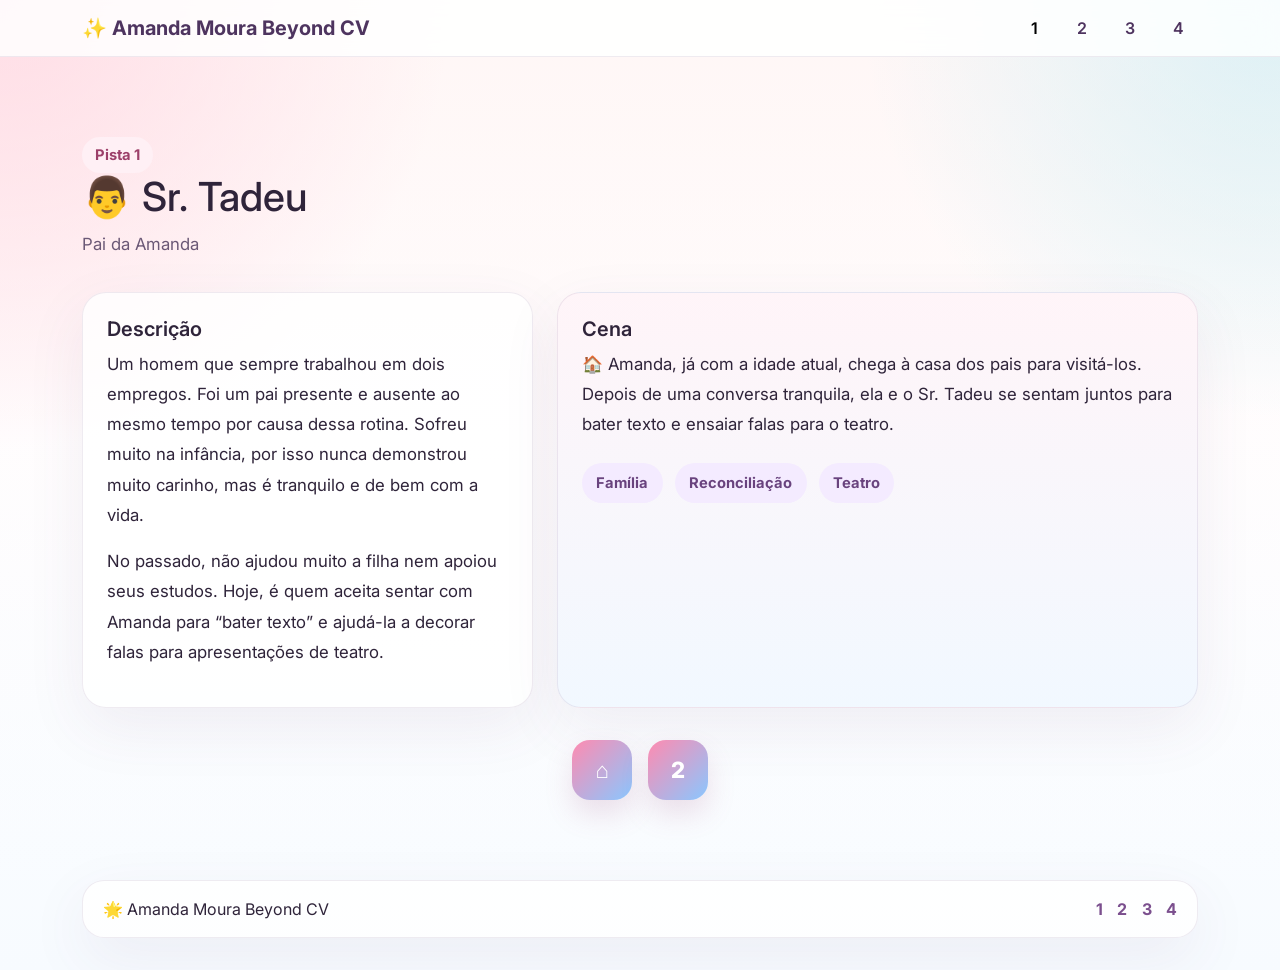
==== personagem-1.html @ 29020fdd "Add files via upload" ====
<!DOCTYPE html>
<html lang="pt-BR">
<head>
  <meta charset="UTF-8">
  <meta name="viewport" content="width=device-width, initial-scale=1.0">
  <title>Amanda Moura Beyond CV | 1</title>
  <link rel="preconnect" href="https://fonts.googleapis.com">
  <link rel="preconnect" href="https://fonts.gstatic.com" crossorigin>
  <link href="https://fonts.googleapis.com/css2?family=Inter:wght@400;500;600;700;800&display=swap" rel="stylesheet">
  <link
    href="https://cdn.jsdelivr.net/npm/bootstrap@5.3.8/dist/css/bootstrap.min.css"
    rel="stylesheet"
    integrity="sha384-sRIl4kxILFvY47J16cr9ZwB07vP4J8+LH7qKQnuqkuIAvNWLzeN8tE5YBujZqJLB"
    crossorigin="anonymous"
  >
  <link rel="stylesheet" href="style.css">
</head>
<body>
  <nav class="navbar navbar-expand-lg sticky-top app-navbar">
    <div class="container">
      <a class="navbar-brand fw-bold" href="index.html">✨ Amanda Moura Beyond CV</a>
      <button class="navbar-toggler" type="button" data-bs-toggle="collapse" data-bs-target="#mainNav" aria-controls="mainNav" aria-expanded="false" aria-label="Abrir navegação">
        <span class="navbar-toggler-icon"></span>
      </button>
      <div class="collapse navbar-collapse" id="mainNav">
        <ul class="navbar-nav ms-auto align-items-lg-center gap-lg-2">
          <li class="nav-item"><a class="nav-link active" href="personagem-1.html" aria-current="page">1</a></li>
          <li class="nav-item"><a class="nav-link" href="personagem-2.html">2</a></li>
          <li class="nav-item"><a class="nav-link" href="personagem-3.html">3</a></li>
          <li class="nav-item"><a class="nav-link" href="personagem-4.html">4</a></li>
        </ul>
      </div>
    </div>
  </nav>

  <main>
    <section class="character-section page-tone-1">
      <div class="container">
        <div class="section-heading">
          <span class="section-kicker">Pista 1</span>
          <h1>👨 Sr. Tadeu</h1>
          <p>Pai da Amanda</p>
        </div>
        <div class="row g-4">
          <div class="col-12 col-lg-5">
            <article class="content-card h-100">
              <h2 class="h5 fw-semibold">Descrição</h2>
              <p>
                Um homem que sempre trabalhou em dois empregos. Foi um pai presente e ausente ao mesmo
                tempo por causa dessa rotina. Sofreu muito na infância, por isso nunca demonstrou muito
                carinho, mas é tranquilo e de bem com a vida.
              </p>
              <p>
                No passado, não ajudou muito a filha nem apoiou seus estudos. Hoje, é quem aceita sentar
                com Amanda para “bater texto” e ajudá-la a decorar falas para apresentações de teatro.
              </p>
            </article>
          </div>
          <div class="col-12 col-lg-7">
            <article class="content-card scene-card h-100">
              <h2 class="h5 fw-semibold">Cena</h2>
              <p class="scene-text">
                🏠 Amanda, já com a idade atual, chega à casa dos pais para visitá-los. Depois de uma
                conversa tranquila, ela e o Sr. Tadeu se sentam juntos para bater texto e ensaiar falas
                para o teatro.
              </p>
              <div class="tag-row">
                <span class="app-tag">Família</span>
                <span class="app-tag">Reconciliação</span>
                <span class="app-tag">Teatro</span>
              </div>
            </article>
          </div>
        </div>
        <div class="page-nav">
          <a class="page-nav-button" href="index.html">⌂</a>
          <a class="page-nav-button" href="personagem-2.html">2</a>
        </div>
      </div>
    </section>
  </main>

  <footer class="app-footer">
    <div class="container">
      <div class="footer-shell">
        <p class="mb-2 mb-md-0">🌟 Amanda Moura Beyond CV</p>
        <div class="footer-nav">
          <a href="personagem-1.html">1</a>
          <a href="personagem-2.html">2</a>
          <a href="personagem-3.html">3</a>
          <a href="personagem-4.html">4</a>
        </div>
      </div>
    </div>
  </footer>

  <script
    src="https://cdn.jsdelivr.net/npm/bootstrap@5.3.8/dist/js/bootstrap.bundle.min.js"
    integrity="sha384-FKyoEForCGlyvwx9Hj09JcYn3nv7wiPVlz7YYwJrWVcXK/BmnVDxM+D2scQbITxI"
    crossorigin="anonymous"
  ></script>
  <script src="script.js"></script>
</body>
</html>
---- style.css ----
html {
  scroll-behavior: smooth;
}

body {
  margin: 0;
  font-family: "Inter", sans-serif;
  background:
    radial-gradient(circle at top left, rgba(255, 201, 214, 0.9), transparent 28%),
    radial-gradient(circle at top right, rgba(178, 235, 242, 0.75), transparent 26%),
    linear-gradient(180deg, #fff8f4 0%, #fff 45%, #f7fbff 100%);
  color: #2f243a;
}

.app-navbar {
  background: rgba(255, 255, 255, 0.88);
  backdrop-filter: blur(14px);
  border-bottom: 1px solid rgba(122, 93, 138, 0.12);
}

.navbar-brand,
.nav-link {
  color: #4e345f;
}

.nav-link {
  font-weight: 600;
  min-width: 2.5rem;
  text-align: center;
}

.nav-link:hover,
.nav-link:focus,
.navbar-brand:hover,
.navbar-brand:focus {
  color: #c04d7f;
}

.nav-link.active {
  color: #c04d7f;
}

.hero-section,
.character-section {
  padding: 5rem 0;
}

.hero-shell,
.content-card,
.intro-card,
.footer-shell {
  background: rgba(255, 255, 255, 0.78);
  border: 1px solid rgba(122, 93, 138, 0.12);
  box-shadow: 0 20px 60px rgba(96, 70, 110, 0.08);
}

.hero-shell {
  padding: 2rem;
  border-radius: 28px;
}

.character-section {
  min-height: calc(100vh - 160px);
  display: flex;
  align-items: center;
}

.eyebrow,
.section-kicker {
  display: inline-flex;
  align-items: center;
  gap: 0.4rem;
  padding: 0.45rem 0.8rem;
  border-radius: 999px;
  background: #fff0f5;
  color: #9c3f69;
  font-size: 0.92rem;
  font-weight: 700;
}

.hero-copy,
.section-heading p,
.content-card p,
.story-list li,
.scene-text {
  font-size: 1.05rem;
  line-height: 1.8;
}

.number-grid {
  display: grid;
  grid-template-columns: repeat(2, minmax(0, 140px));
  gap: 1rem;
}

.number-button {
  display: flex;
  align-items: center;
  justify-content: center;
  min-height: 88px;
  border-radius: 22px;
  background: linear-gradient(135deg, #ff8bb0, #8ac7ff);
  color: #fff;
  text-decoration: none;
  font-size: clamp(2rem, 3.5vw, 2.8rem);
  font-weight: 800;
  box-shadow: 0 16px 30px rgba(170, 92, 136, 0.2);
  transition: transform 0.2s ease, box-shadow 0.2s ease, filter 0.2s ease;
}

.number-button:hover,
.number-button:focus {
  color: #fff;
  transform: translateY(-3px);
  box-shadow: 0 20px 36px rgba(170, 92, 136, 0.26);
  filter: saturate(1.08);
}

.intro-card,
.content-card {
  height: 100%;
  border-radius: 24px;
  padding: 1.5rem;
}

.story-list {
  list-style: none;
  padding: 0;
  margin: 0;
  display: grid;
  gap: 0.9rem;
}

.story-list li {
  display: flex;
  align-items: flex-start;
  gap: 0.75rem;
}

.story-list span {
  font-size: 1.4rem;
  line-height: 1;
}

.section-heading {
  max-width: 760px;
  margin-bottom: 2rem;
}

.section-heading h2 {
  margin: 1rem 0 0.5rem;
  font-size: clamp(2rem, 4vw, 3rem);
  font-weight: 800;
}

.section-heading p {
  margin: 0;
  color: #6b5876;
}

.alt-section {
  background: rgba(255, 245, 250, 0.55);
}

.page-tone-1 {
  background: linear-gradient(180deg, rgba(255, 244, 248, 0.4), rgba(255, 255, 255, 0));
}

.page-tone-2 {
  background: linear-gradient(180deg, rgba(245, 247, 255, 0.6), rgba(255, 255, 255, 0));
}

.page-tone-3 {
  background: linear-gradient(180deg, rgba(255, 248, 238, 0.75), rgba(255, 255, 255, 0));
}

.page-tone-4 {
  background: linear-gradient(180deg, rgba(245, 255, 248, 0.75), rgba(255, 255, 255, 0));
}

.scene-card {
  background: linear-gradient(180deg, rgba(255, 244, 248, 0.96), rgba(241, 248, 255, 0.96));
}

.tag-row {
  display: flex;
  flex-wrap: wrap;
  gap: 0.75rem;
  margin-top: 1.5rem;
}

.app-tag {
  padding: 0.55rem 0.9rem;
  border-radius: 999px;
  background: #f4ebff;
  color: #69437e;
  font-weight: 700;
  font-size: 0.92rem;
}

.app-footer {
  padding: 0 0 2rem;
}

.page-nav {
  display: flex;
  justify-content: center;
  gap: 1rem;
  margin-top: 2rem;
}

.page-nav-button {
  display: inline-flex;
  align-items: center;
  justify-content: center;
  width: 60px;
  height: 60px;
  border-radius: 18px;
  background: linear-gradient(135deg, #ff8bb0, #8ac7ff);
  color: #fff;
  text-decoration: none;
  font-weight: 800;
  font-size: 1.4rem;
  box-shadow: 0 14px 28px rgba(170, 92, 136, 0.18);
  transition: transform 0.2s ease, box-shadow 0.2s ease;
}

.page-nav-button:hover,
.page-nav-button:focus {
  color: #fff;
  transform: translateY(-3px);
  box-shadow: 0 18px 34px rgba(170, 92, 136, 0.24);
}

.footer-shell {
  border-radius: 22px;
  padding: 1rem 1.25rem;
  display: flex;
  align-items: center;
  justify-content: space-between;
  gap: 1rem;
}

.footer-nav {
  display: flex;
  flex-wrap: wrap;
  gap: 0.9rem;
}

.footer-nav a {
  color: #7b4f8e;
  text-decoration: none;
  font-weight: 700;
}

.footer-nav a:hover,
.footer-nav a:focus {
  color: #c04d7f;
}

@media (max-width: 991.98px) {
  .hero-section,
  .character-section {
    padding: 4rem 0;
  }

  .hero-shell {
    padding: 1.5rem;
    border-radius: 24px;
  }

  .character-section {
    min-height: auto;
  }

  .number-grid {
    grid-template-columns: repeat(2, minmax(0, 1fr));
  }
}

@media (max-width: 575.98px) {
  .hero-section,
  .character-section {
    padding: 3.2rem 0;
  }

  .hero-shell,
  .intro-card,
  .content-card,
  .footer-shell {
    border-radius: 18px;
  }

  .number-button {
    min-height: 76px;
  }

  .page-nav-button {
    width: 54px;
    height: 54px;
    border-radius: 16px;
  }

  .hero-copy,
  .section-heading p,
  .content-card p,
  .story-list li,
  .scene-text {
    font-size: 1rem;
    line-height: 1.7;
  }

  .footer-shell {
    flex-direction: column;
    align-items: flex-start;
  }
}
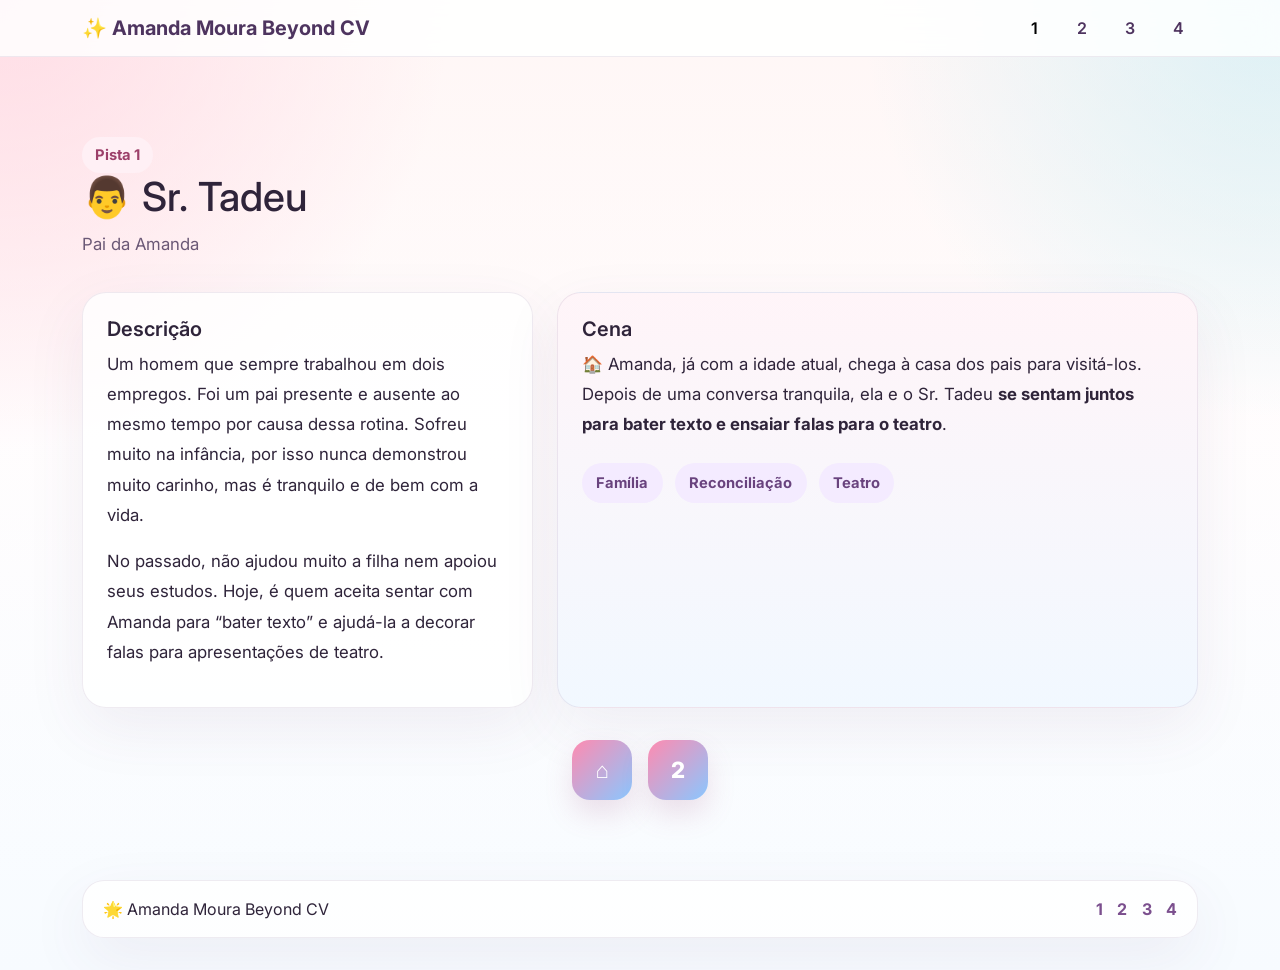
==== commit a8094f4d: "Update personagem-1.html" ====
--- a/personagem-1.html
+++ b/personagem-1.html
@@ -61,8 +61,8 @@
               <h2 class="h5 fw-semibold">Cena</h2>
               <p class="scene-text">
                 🏠 Amanda, já com a idade atual, chega à casa dos pais para visitá-los. Depois de uma
-                conversa tranquila, ela e o Sr. Tadeu se sentam juntos para bater texto e ensaiar falas
-                para o teatro.
+                conversa tranquila, ela e o Sr. Tadeu <strong>se sentam juntos para bater texto e ensaiar falas
+                para o teatro</strong>.
               </p>
               <div class="tag-row">
                 <span class="app-tag">Família</span>
